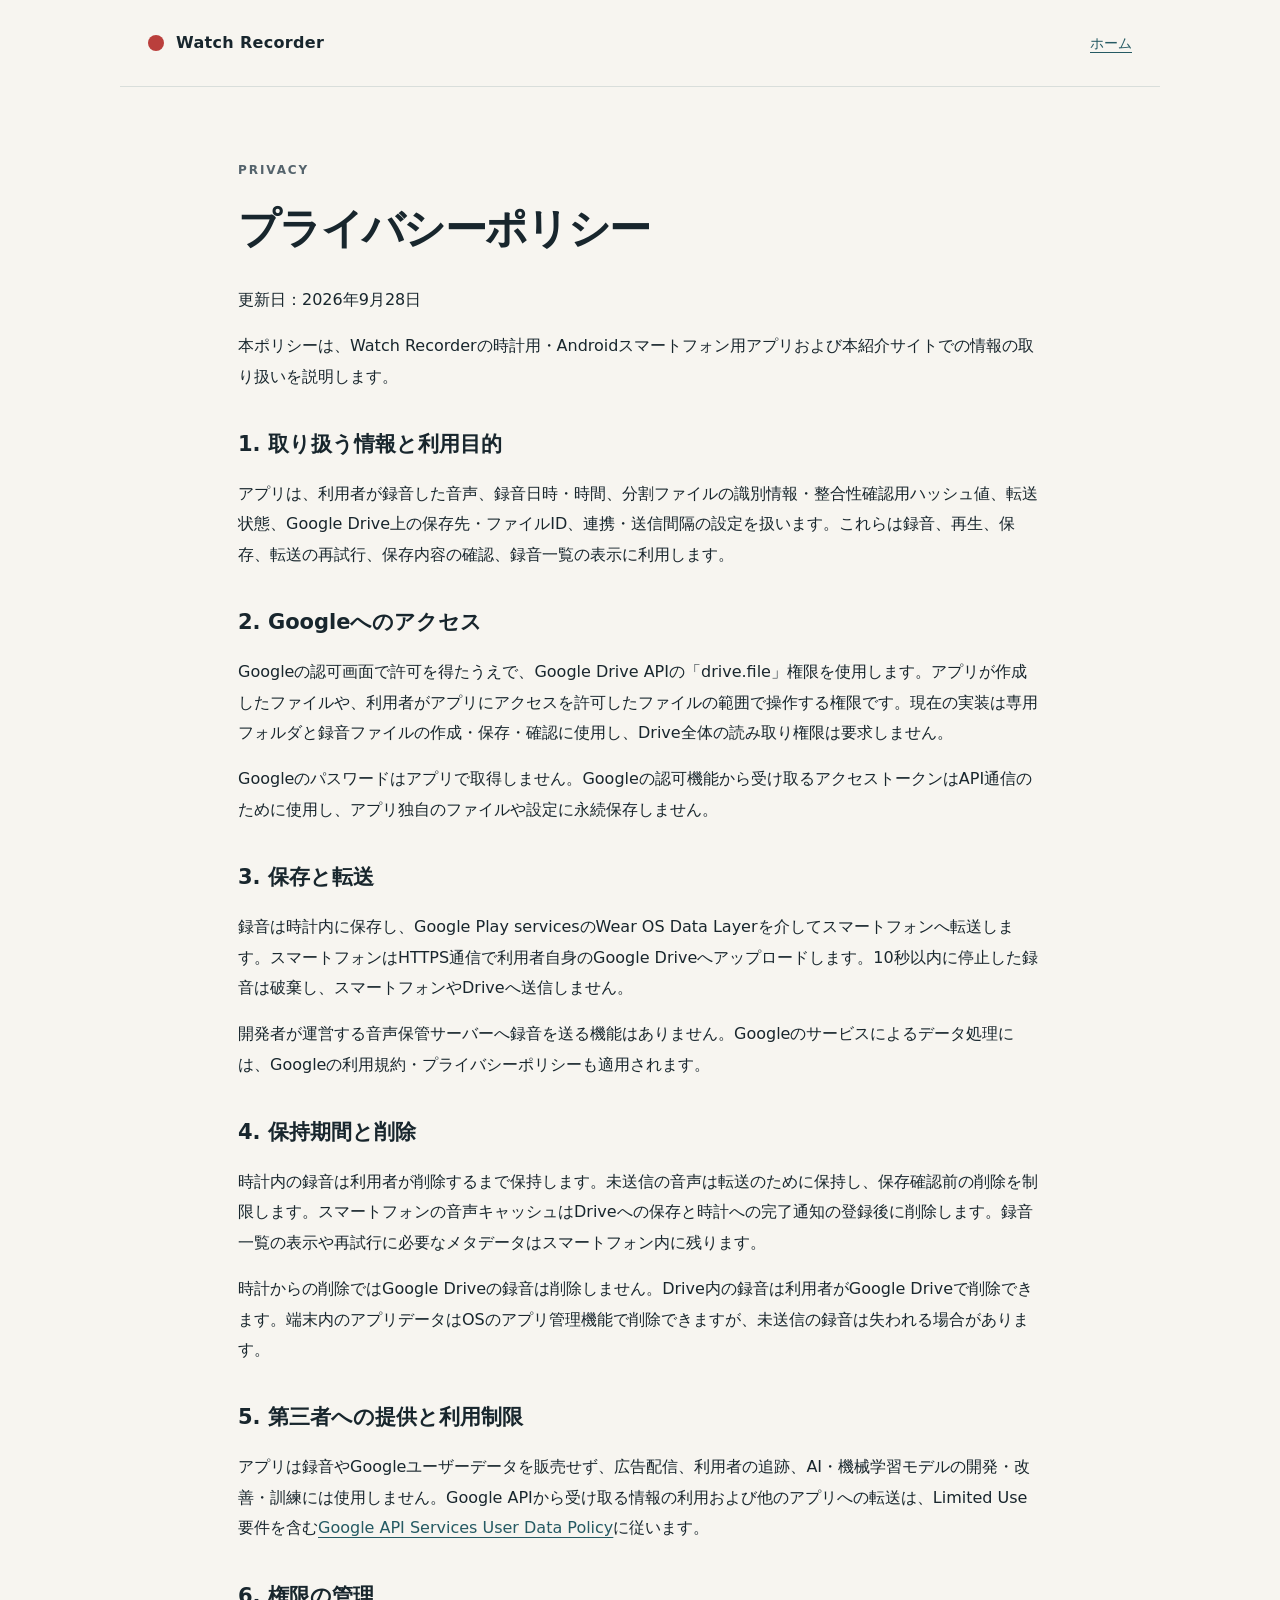
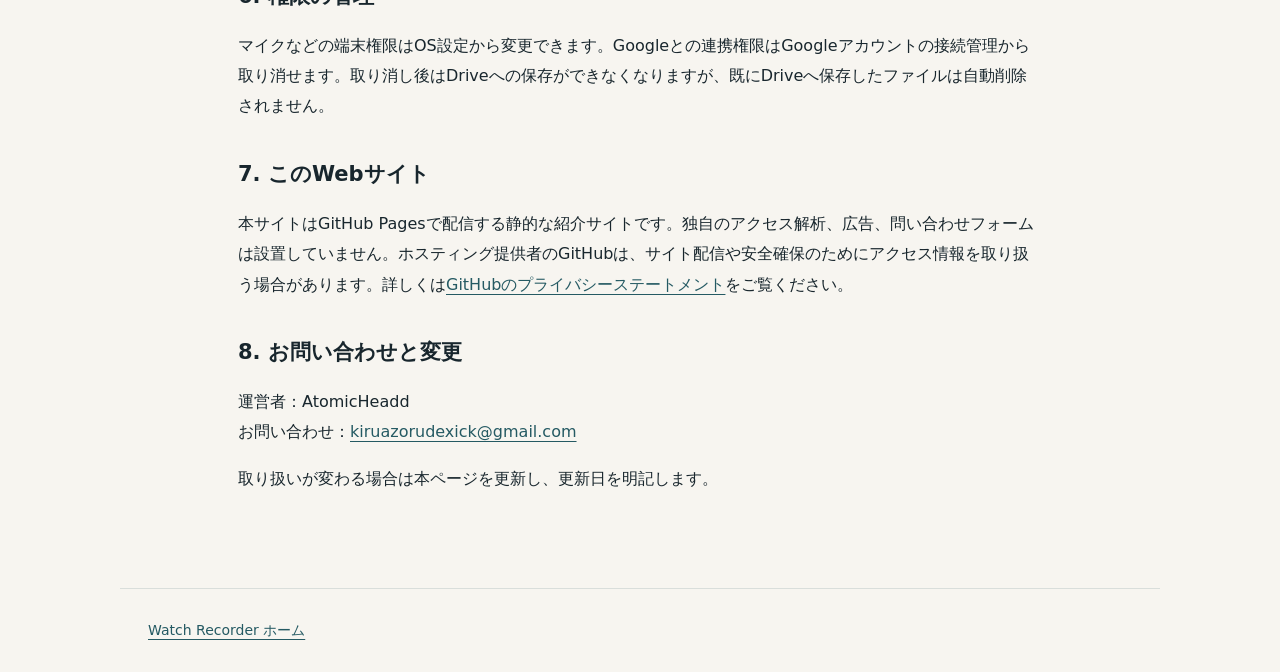
==== privacy.html @ f880997c "init" ====
<!doctype html>
<html lang="ja">
<head>
  <meta charset="utf-8">
  <meta name="viewport" content="width=device-width,initial-scale=1">
  <title>プライバシーポリシー — Watch Recorder</title>
  <link rel="stylesheet" href="style.css">
</head>
<body>
<header><a class="brand" href="index.html"><span class="dot" aria-hidden="true"></span>Watch Recorder</a><nav><a href="index.html">ホーム</a></nav></header>
<main class="policy">
  <p class="eyebrow">PRIVACY</p><h1>プライバシーポリシー</h1>
  <p>更新日：2026年9月28日</p>
  <p>本ポリシーは、Watch Recorderの時計用・Androidスマートフォン用アプリおよび本紹介サイトでの情報の取り扱いを説明します。</p>
  <section><h2>1. 取り扱う情報と利用目的</h2><p>アプリは、利用者が録音した音声、録音日時・時間、分割ファイルの識別情報・整合性確認用ハッシュ値、転送状態、Google Drive上の保存先・ファイルID、連携・送信間隔の設定を扱います。これらは録音、再生、保存、転送の再試行、保存内容の確認、録音一覧の表示に利用します。</p></section>
  <section><h2>2. Googleへのアクセス</h2><p>Googleの認可画面で許可を得たうえで、Google Drive APIの「drive.file」権限を使用します。アプリが作成したファイルや、利用者がアプリにアクセスを許可したファイルの範囲で操作する権限です。現在の実装は専用フォルダと録音ファイルの作成・保存・確認に使用し、Drive全体の読み取り権限は要求しません。</p><p>Googleのパスワードはアプリで取得しません。Googleの認可機能から受け取るアクセストークンはAPI通信のために使用し、アプリ独自のファイルや設定に永続保存しません。</p></section>
  <section><h2>3. 保存と転送</h2><p>録音は時計内に保存し、Google Play servicesのWear OS Data Layerを介してスマートフォンへ転送します。スマートフォンはHTTPS通信で利用者自身のGoogle Driveへアップロードします。10秒以内に停止した録音は破棄し、スマートフォンやDriveへ送信しません。</p><p>開発者が運営する音声保管サーバーへ録音を送る機能はありません。Googleのサービスによるデータ処理には、Googleの利用規約・プライバシーポリシーも適用されます。</p></section>
  <section><h2>4. 保持期間と削除</h2><p>時計内の録音は利用者が削除するまで保持します。未送信の音声は転送のために保持し、保存確認前の削除を制限します。スマートフォンの音声キャッシュはDriveへの保存と時計への完了通知の登録後に削除します。録音一覧の表示や再試行に必要なメタデータはスマートフォン内に残ります。</p><p>時計からの削除ではGoogle Driveの録音は削除しません。Drive内の録音は利用者がGoogle Driveで削除できます。端末内のアプリデータはOSのアプリ管理機能で削除できますが、未送信の録音は失われる場合があります。</p></section>
  <section><h2>5. 第三者への提供と利用制限</h2><p>アプリは録音やGoogleユーザーデータを販売せず、広告配信、利用者の追跡、AI・機械学習モデルの開発・改善・訓練には使用しません。Google APIから受け取る情報の利用および他のアプリへの転送は、Limited Use要件を含む<a href="https://developers.google.com/terms/api-services-user-data-policy">Google API Services User Data Policy</a>に従います。</p></section>
  <section><h2>6. 権限の管理</h2><p>マイクなどの端末権限はOS設定から変更できます。Googleとの連携権限はGoogleアカウントの接続管理から取り消せます。取り消し後はDriveへの保存ができなくなりますが、既にDriveへ保存したファイルは自動削除されません。</p></section>
  <section><h2>7. このWebサイト</h2><p>本サイトはGitHub Pagesで配信する静的な紹介サイトです。独自のアクセス解析、広告、問い合わせフォームは設置していません。ホスティング提供者のGitHubは、サイト配信や安全確保のためにアクセス情報を取り扱う場合があります。詳しくは<a href="https://docs.github.com/en/site-policy/privacy-policies/github-general-privacy-statement">GitHubのプライバシーステートメント</a>をご覧ください。</p></section>
  <section><h2>8. お問い合わせと変更</h2><p>運営者：AtomicHeadd<br>お問い合わせ：<a href="mailto:kiruazorudexick@gmail.com">kiruazorudexick@gmail.com</a></p><p>取り扱いが変わる場合は本ページを更新し、更新日を明記します。</p></section>
</main>
<footer><a href="index.html">Watch Recorder ホーム</a></footer>
</body>
</html>
---- style.css ----
:root{color-scheme:light;--ink:#18262d;--muted:#54636c;--accent:#ba3f3c;--paper:#f7f5f0}*{box-sizing:border-box}body{margin:0;background:var(--paper);color:var(--ink);font-family:system-ui,-apple-system,"Segoe UI","Noto Sans JP",sans-serif;line-height:1.9}header,main,footer{max-width:1040px;margin:auto;padding:28px}header{display:flex;align-items:center;justify-content:space-between;gap:20px;border-bottom:1px solid #d9dedb}a{color:#255a63;text-underline-offset:4px}.brand{font-weight:750;letter-spacing:.02em;color:var(--ink);text-decoration:none;display:flex;align-items:center;gap:12px}.dot{width:16px;height:16px;border-radius:50%;background:var(--accent)}nav{font-size:14px}main{padding-top:60px}.eyebrow{font-size:12px;letter-spacing:.16em;color:var(--muted);font-weight:700}h1{font-size:clamp(32px,6vw,64px);line-height:1.3;letter-spacing:-.04em;margin:20px 0 28px}h2{font-size:21px;line-height:1.6}.lead{font-size:20px;max-width:760px;color:var(--muted)}section{margin:46px 0}section p{max-width:850px}.grid{display:grid;grid-template-columns:repeat(3,1fr);gap:18px}.grid article{border:1px solid #dae0dc;border-radius:18px;background:#fff;padding:24px}.grid h2{margin-top:0}.grid p{color:var(--muted);font-size:15px}.link{font-weight:650}footer{font-size:14px;color:var(--muted);border-top:1px solid #d9dedb;margin-top:30px}.policy{max-width:860px}.policy h1{font-size:clamp(27px,5vw,42px)}.policy section{margin:36px 0}a:focus-visible{outline:3px solid var(--accent);outline-offset:4px}@media(max-width:680px){header,main,footer{padding:22px}main{padding-top:36px}.grid{grid-template-columns:1fr}header{align-items:flex-start}.brand{font-size:15px}.lead{font-size:18px}}
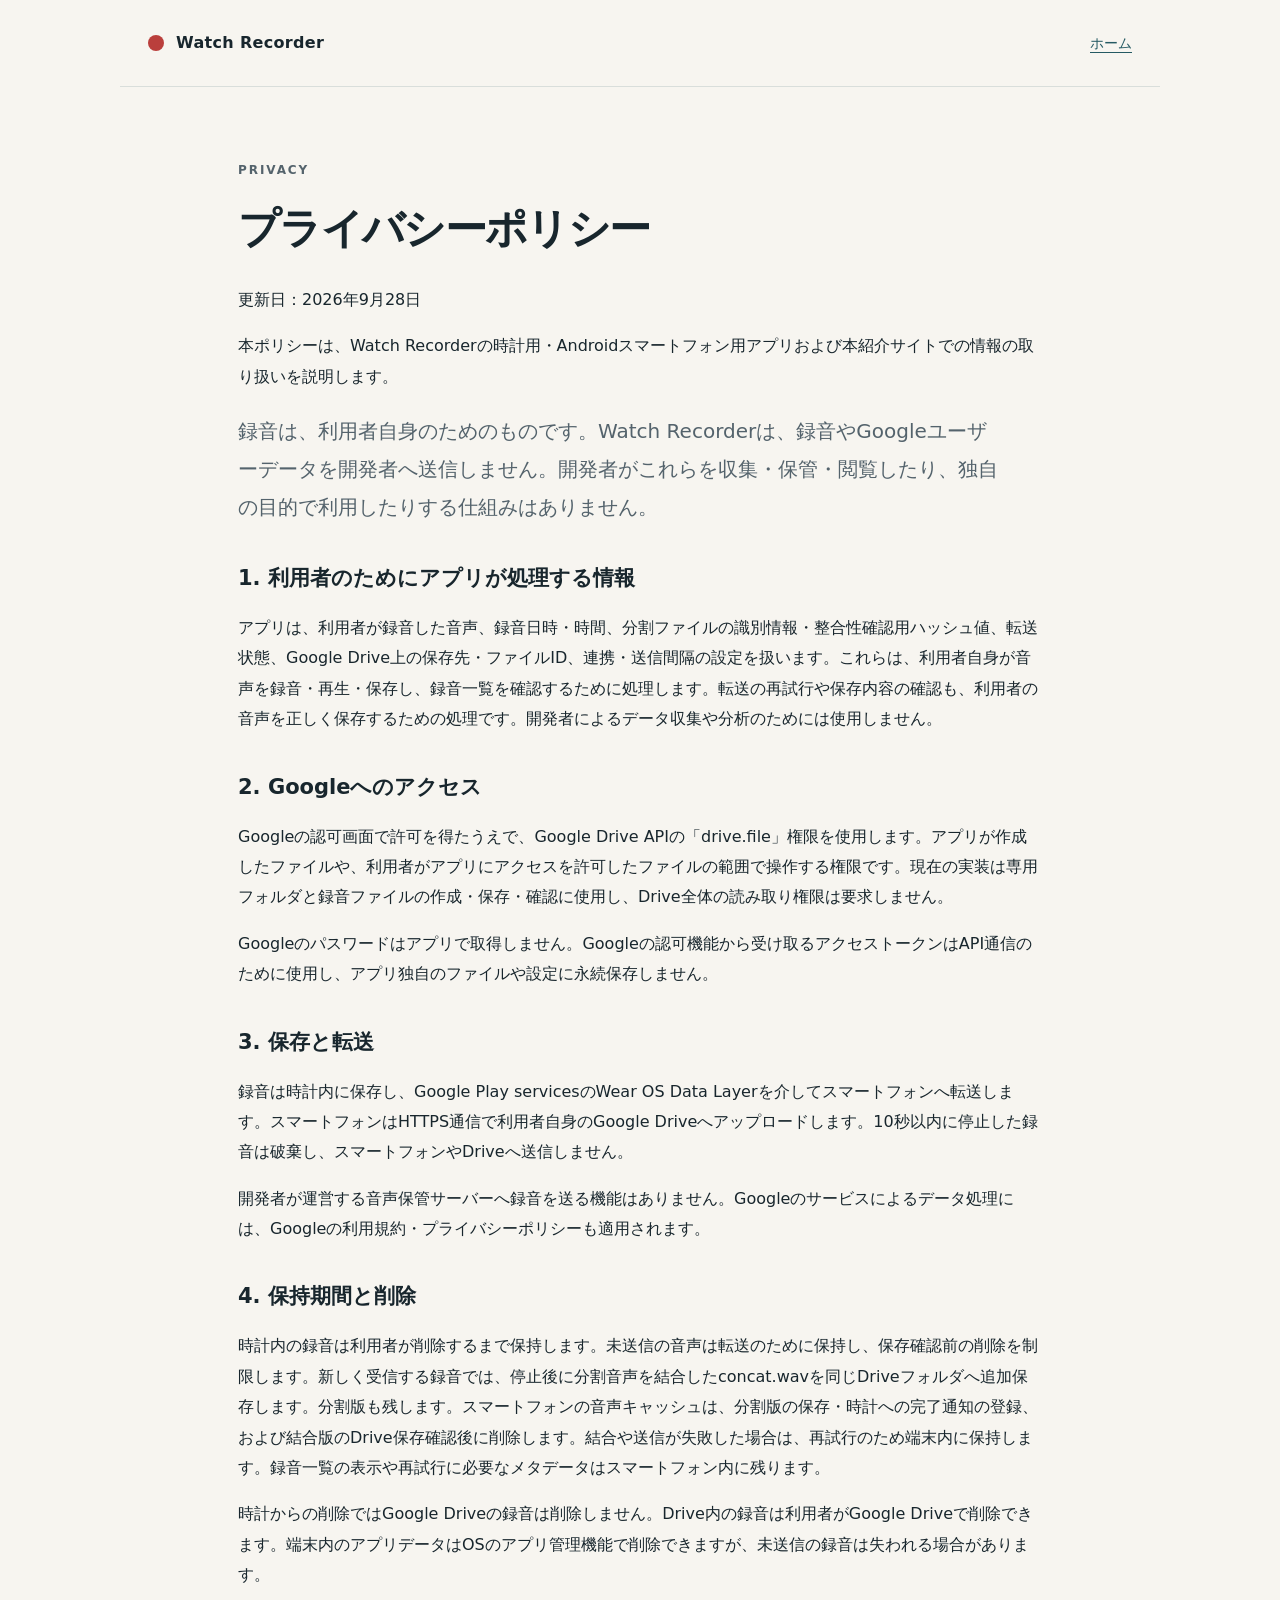
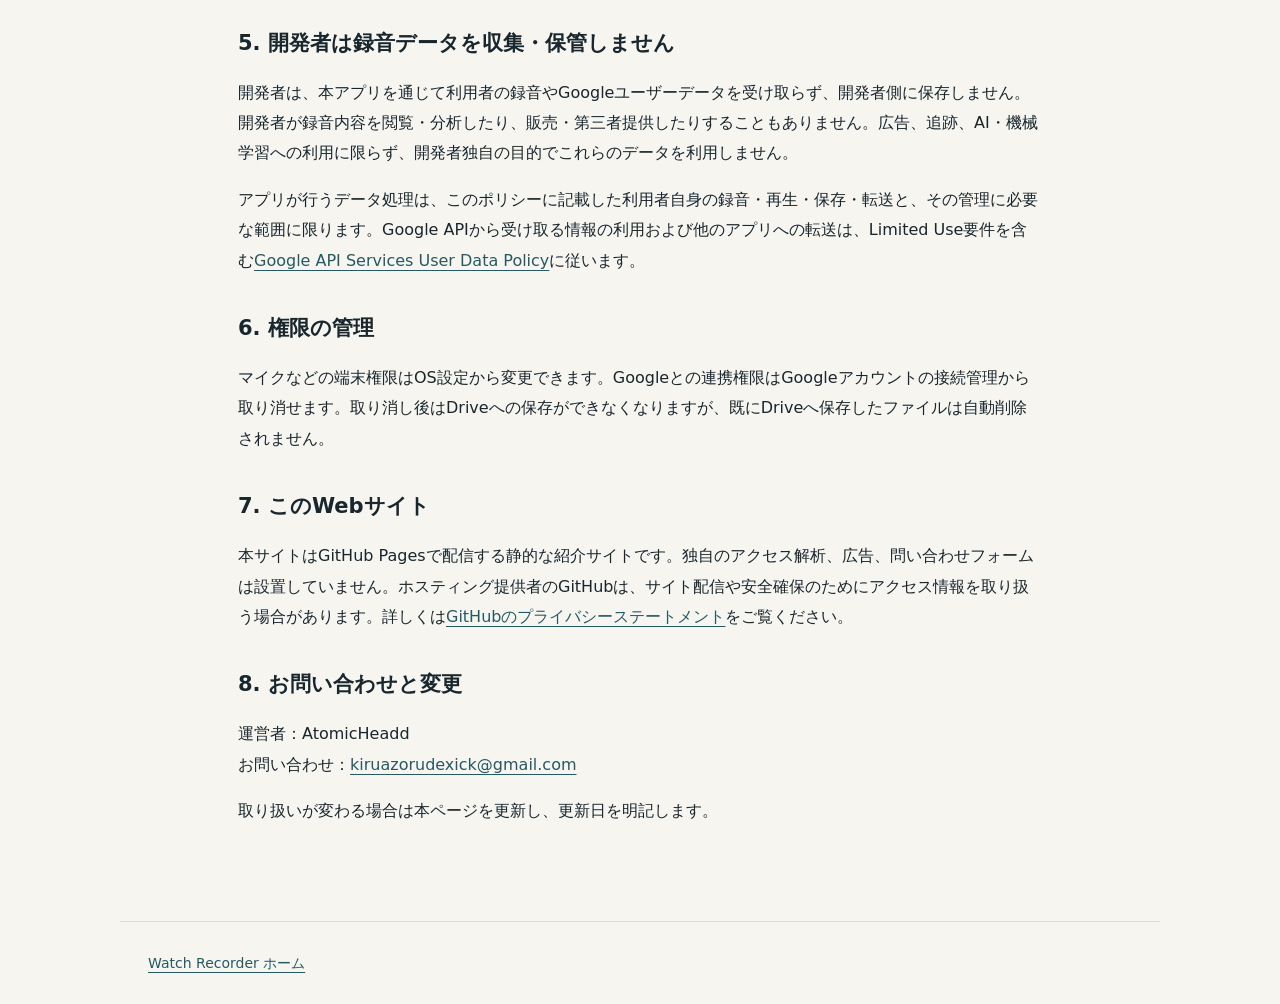
==== commit ebd0d886: "Update privacy.html" ====
--- a/privacy.html
+++ b/privacy.html
@@ -12,11 +12,12 @@
   <p class="eyebrow">PRIVACY</p><h1>プライバシーポリシー</h1>
   <p>更新日：2026年9月28日</p>
   <p>本ポリシーは、Watch Recorderの時計用・Androidスマートフォン用アプリおよび本紹介サイトでの情報の取り扱いを説明します。</p>
-  <section><h2>1. 取り扱う情報と利用目的</h2><p>アプリは、利用者が録音した音声、録音日時・時間、分割ファイルの識別情報・整合性確認用ハッシュ値、転送状態、Google Drive上の保存先・ファイルID、連携・送信間隔の設定を扱います。これらは録音、再生、保存、転送の再試行、保存内容の確認、録音一覧の表示に利用します。</p></section>
+  <p class="lead">録音は、利用者自身のためのものです。Watch Recorderは、録音やGoogleユーザーデータを開発者へ送信しません。開発者がこれらを収集・保管・閲覧したり、独自の目的で利用したりする仕組みはありません。</p>
+  <section><h2>1. 利用者のためにアプリが処理する情報</h2><p>アプリは、利用者が録音した音声、録音日時・時間、分割ファイルの識別情報・整合性確認用ハッシュ値、転送状態、Google Drive上の保存先・ファイルID、連携・送信間隔の設定を扱います。これらは、利用者自身が音声を録音・再生・保存し、録音一覧を確認するために処理します。転送の再試行や保存内容の確認も、利用者の音声を正しく保存するための処理です。開発者によるデータ収集や分析のためには使用しません。</p></section>
   <section><h2>2. Googleへのアクセス</h2><p>Googleの認可画面で許可を得たうえで、Google Drive APIの「drive.file」権限を使用します。アプリが作成したファイルや、利用者がアプリにアクセスを許可したファイルの範囲で操作する権限です。現在の実装は専用フォルダと録音ファイルの作成・保存・確認に使用し、Drive全体の読み取り権限は要求しません。</p><p>Googleのパスワードはアプリで取得しません。Googleの認可機能から受け取るアクセストークンはAPI通信のために使用し、アプリ独自のファイルや設定に永続保存しません。</p></section>
   <section><h2>3. 保存と転送</h2><p>録音は時計内に保存し、Google Play servicesのWear OS Data Layerを介してスマートフォンへ転送します。スマートフォンはHTTPS通信で利用者自身のGoogle Driveへアップロードします。10秒以内に停止した録音は破棄し、スマートフォンやDriveへ送信しません。</p><p>開発者が運営する音声保管サーバーへ録音を送る機能はありません。Googleのサービスによるデータ処理には、Googleの利用規約・プライバシーポリシーも適用されます。</p></section>
-  <section><h2>4. 保持期間と削除</h2><p>時計内の録音は利用者が削除するまで保持します。未送信の音声は転送のために保持し、保存確認前の削除を制限します。スマートフォンの音声キャッシュはDriveへの保存と時計への完了通知の登録後に削除します。録音一覧の表示や再試行に必要なメタデータはスマートフォン内に残ります。</p><p>時計からの削除ではGoogle Driveの録音は削除しません。Drive内の録音は利用者がGoogle Driveで削除できます。端末内のアプリデータはOSのアプリ管理機能で削除できますが、未送信の録音は失われる場合があります。</p></section>
-  <section><h2>5. 第三者への提供と利用制限</h2><p>アプリは録音やGoogleユーザーデータを販売せず、広告配信、利用者の追跡、AI・機械学習モデルの開発・改善・訓練には使用しません。Google APIから受け取る情報の利用および他のアプリへの転送は、Limited Use要件を含む<a href="https://developers.google.com/terms/api-services-user-data-policy">Google API Services User Data Policy</a>に従います。</p></section>
+  <section><h2>4. 保持期間と削除</h2><p>時計内の録音は利用者が削除するまで保持します。未送信の音声は転送のために保持し、保存確認前の削除を制限します。新しく受信する録音では、停止後に分割音声を結合したconcat.wavを同じDriveフォルダへ追加保存します。分割版も残します。スマートフォンの音声キャッシュは、分割版の保存・時計への完了通知の登録、および結合版のDrive保存確認後に削除します。結合や送信が失敗した場合は、再試行のため端末内に保持します。録音一覧の表示や再試行に必要なメタデータはスマートフォン内に残ります。</p><p>時計からの削除ではGoogle Driveの録音は削除しません。Drive内の録音は利用者がGoogle Driveで削除できます。端末内のアプリデータはOSのアプリ管理機能で削除できますが、未送信の録音は失われる場合があります。</p></section>
+  <section><h2>5. 開発者は録音データを収集・保管しません</h2><p>開発者は、本アプリを通じて利用者の録音やGoogleユーザーデータを受け取らず、開発者側に保存しません。開発者が録音内容を閲覧・分析したり、販売・第三者提供したりすることもありません。広告、追跡、AI・機械学習への利用に限らず、開発者独自の目的でこれらのデータを利用しません。</p><p>アプリが行うデータ処理は、このポリシーに記載した利用者自身の録音・再生・保存・転送と、その管理に必要な範囲に限ります。Google APIから受け取る情報の利用および他のアプリへの転送は、Limited Use要件を含む<a href="https://developers.google.com/terms/api-services-user-data-policy">Google API Services User Data Policy</a>に従います。</p></section>
   <section><h2>6. 権限の管理</h2><p>マイクなどの端末権限はOS設定から変更できます。Googleとの連携権限はGoogleアカウントの接続管理から取り消せます。取り消し後はDriveへの保存ができなくなりますが、既にDriveへ保存したファイルは自動削除されません。</p></section>
   <section><h2>7. このWebサイト</h2><p>本サイトはGitHub Pagesで配信する静的な紹介サイトです。独自のアクセス解析、広告、問い合わせフォームは設置していません。ホスティング提供者のGitHubは、サイト配信や安全確保のためにアクセス情報を取り扱う場合があります。詳しくは<a href="https://docs.github.com/en/site-policy/privacy-policies/github-general-privacy-statement">GitHubのプライバシーステートメント</a>をご覧ください。</p></section>
   <section><h2>8. お問い合わせと変更</h2><p>運営者：AtomicHeadd<br>お問い合わせ：<a href="mailto:kiruazorudexick@gmail.com">kiruazorudexick@gmail.com</a></p><p>取り扱いが変わる場合は本ページを更新し、更新日を明記します。</p></section>
